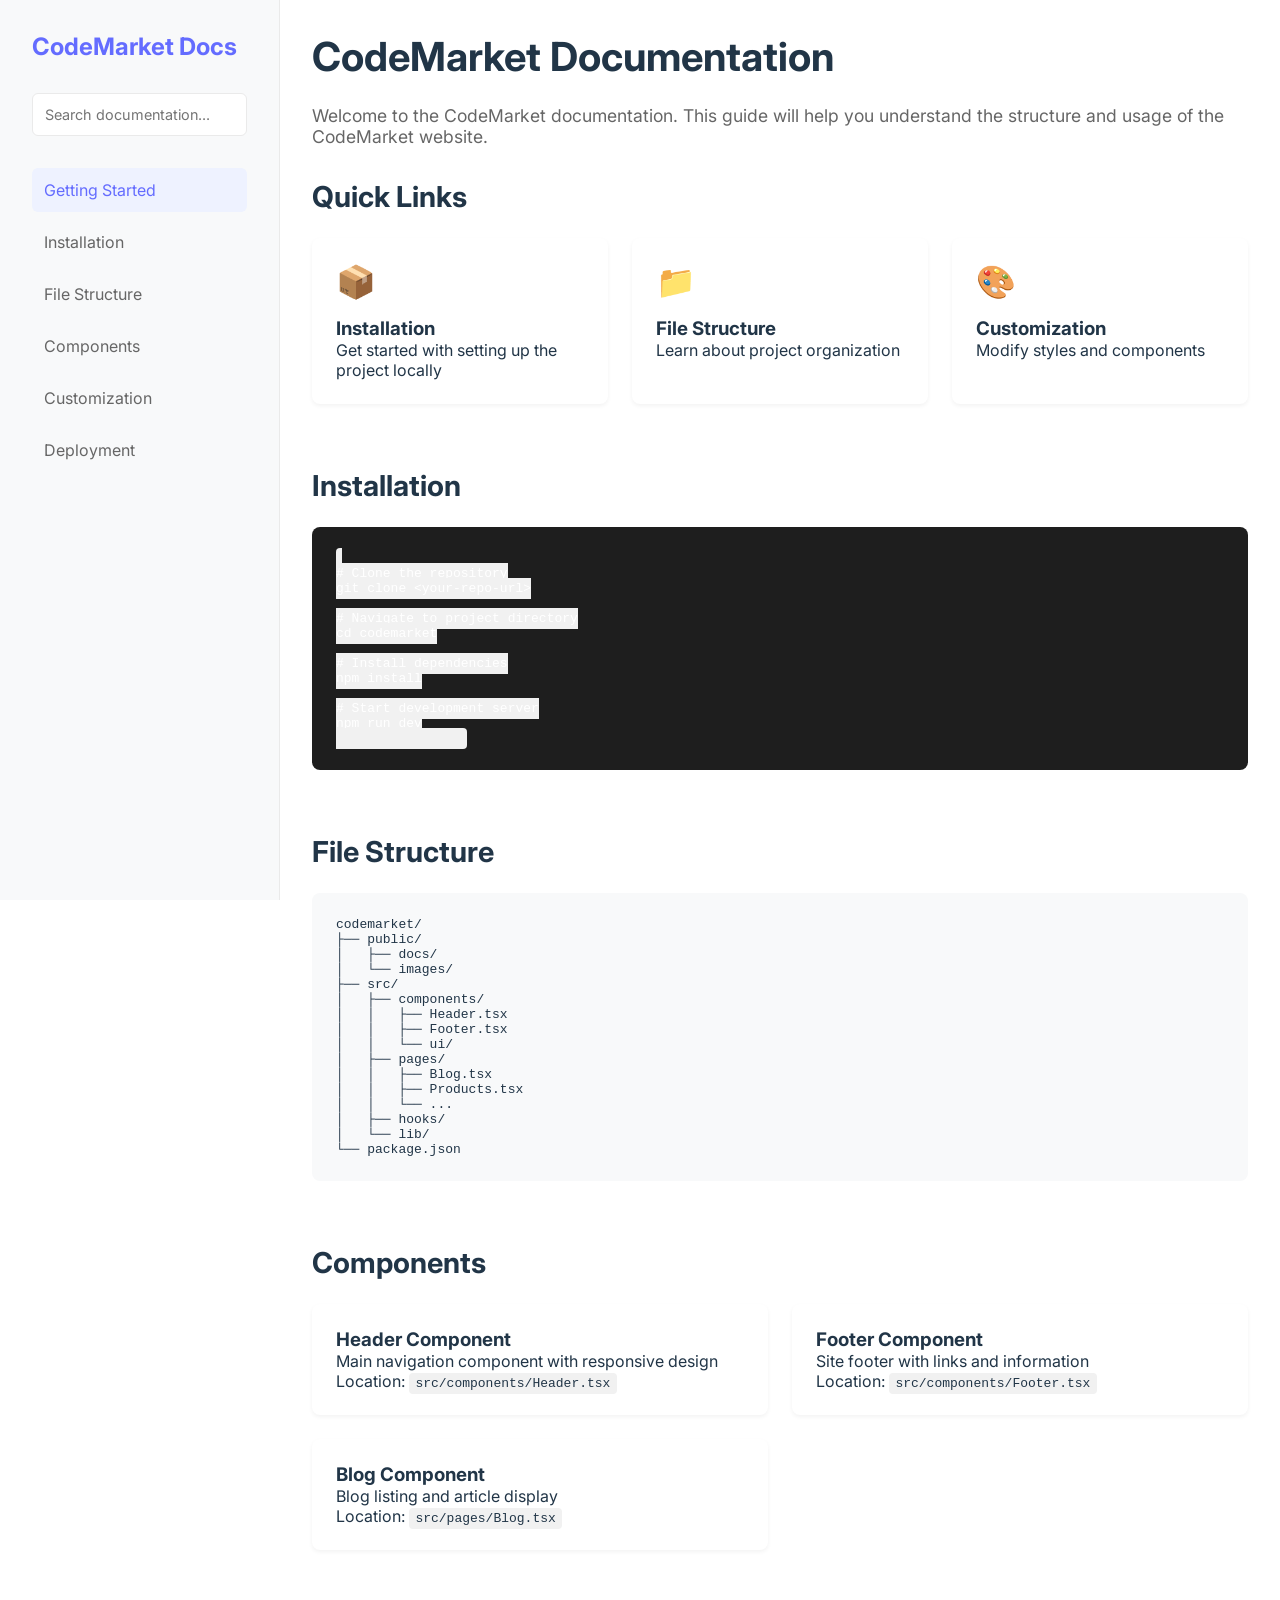
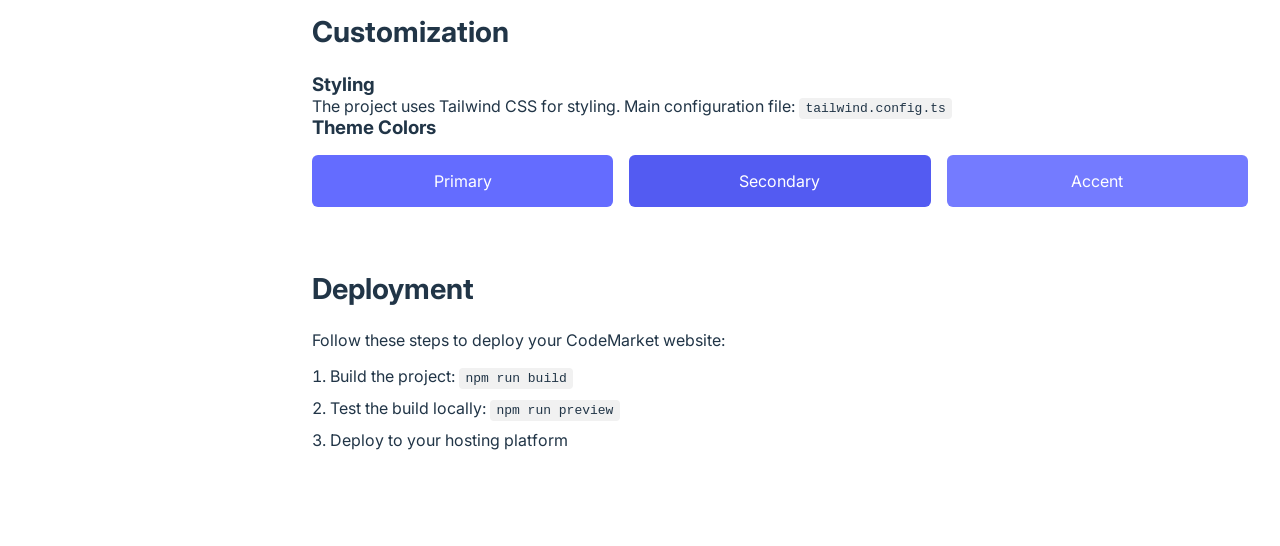
==== public/docs/index.html @ bbb061cf "Create documentation page Add documentation page with installation and editing instructions." ====
<!DOCTYPE html>
<html lang="en">
<head>
    <meta charset="UTF-8">
    <meta name="viewport" content="width=device-width, initial-scale=1.0">
    <title>CodeMarket Documentation</title>
    <link rel="stylesheet" href="style.css">
    <link rel="stylesheet" href="https://fonts.googleapis.com/css2?family=Inter:wght@300;400;500;600;700&display=swap">
</head>
<body>
    <nav class="sidebar">
        <div class="logo">CodeMarket Docs</div>
        <div class="search-box">
            <input type="text" id="searchInput" placeholder="Search documentation...">
        </div>
        <ul class="nav-links">
            <li><a href="#getting-started" class="active">Getting Started</a></li>
            <li><a href="#installation">Installation</a></li>
            <li><a href="#file-structure">File Structure</a></li>
            <li><a href="#components">Components</a></li>
            <li><a href="#customization">Customization</a></li>
            <li><a href="#deployment">Deployment</a></li>
        </ul>
    </nav>

    <main class="content">
        <section id="getting-started">
            <h1>CodeMarket Documentation</h1>
            <p class="intro">Welcome to the CodeMarket documentation. This guide will help you understand the structure and usage of the CodeMarket website.</p>
            
            <div class="quick-links">
                <h2>Quick Links</h2>
                <div class="cards">
                    <div class="card">
                        <div class="card-icon">📦</div>
                        <h3>Installation</h3>
                        <p>Get started with setting up the project locally</p>
                    </div>
                    <div class="card">
                        <div class="card-icon">📁</div>
                        <h3>File Structure</h3>
                        <p>Learn about project organization</p>
                    </div>
                    <div class="card">
                        <div class="card-icon">🎨</div>
                        <h3>Customization</h3>
                        <p>Modify styles and components</p>
                    </div>
                </div>
            </div>
        </section>

        <section id="installation">
            <h2>Installation</h2>
            <div class="code-block">
                <pre><code>
# Clone the repository
git clone &lt;your-repo-url&gt;

# Navigate to project directory
cd codemarket

# Install dependencies
npm install

# Start development server
npm run dev
                </code></pre>
            </div>
        </section>

        <section id="file-structure">
            <h2>File Structure</h2>
            <div class="file-tree">
                <pre>
codemarket/
├── public/
│   ├── docs/
│   └── images/
├── src/
│   ├── components/
│   │   ├── Header.tsx
│   │   ├── Footer.tsx
│   │   └── ui/
│   ├── pages/
│   │   ├── Blog.tsx
│   │   ├── Products.tsx
│   │   └── ...
│   ├── hooks/
│   └── lib/
└── package.json</pre>
            </div>
        </section>

        <section id="components">
            <h2>Components</h2>
            <div class="component-grid">
                <div class="component-card">
                    <h3>Header Component</h3>
                    <p>Main navigation component with responsive design</p>
                    <p>Location: <code>src/components/Header.tsx</code></p>
                </div>
                <div class="component-card">
                    <h3>Footer Component</h3>
                    <p>Site footer with links and information</p>
                    <p>Location: <code>src/components/Footer.tsx</code></p>
                </div>
                <div class="component-card">
                    <h3>Blog Component</h3>
                    <p>Blog listing and article display</p>
                    <p>Location: <code>src/pages/Blog.tsx</code></p>
                </div>
            </div>
        </section>

        <section id="customization">
            <h2>Customization</h2>
            <div class="customization-guide">
                <h3>Styling</h3>
                <p>The project uses Tailwind CSS for styling. Main configuration file: <code>tailwind.config.ts</code></p>
                
                <h3>Theme Colors</h3>
                <div class="color-palette">
                    <div class="color-item" style="background: var(--primary)">Primary</div>
                    <div class="color-item" style="background: var(--secondary)">Secondary</div>
                    <div class="color-item" style="background: var(--accent)">Accent</div>
                </div>
            </div>
        </section>

        <section id="deployment">
            <h2>Deployment</h2>
            <p>Follow these steps to deploy your CodeMarket website:</p>
            <ol class="steps">
                <li>Build the project: <code>npm run build</code></li>
                <li>Test the build locally: <code>npm run preview</code></li>
                <li>Deploy to your hosting platform</li>
            </ol>
        </section>
    </main>

    <script src="script.js"></script>
</body>
</html>
---- public/docs/style.css ----
:root {
    --primary: #646cff;
    --secondary: #535bf2;
    --accent: #747bff;
    --bg-light: #ffffff;
    --bg-dark: #242424;
    --text-primary: #213547;
    --text-secondary: #666666;
    --sidebar-width: 280px;
}

* {
    margin: 0;
    padding: 0;
    box-sizing: border-box;
    font-family: 'Inter', sans-serif;
}

body {
    display: flex;
    min-height: 100vh;
    background: var(--bg-light);
    color: var(--text-primary);
}

.sidebar {
    width: var(--sidebar-width);
    background: #f8f9fa;
    padding: 2rem;
    position: fixed;
    height: 100vh;
    border-right: 1px solid #eaeaea;
}

.logo {
    font-size: 1.5rem;
    font-weight: 700;
    margin-bottom: 2rem;
    color: var(--primary);
}

.search-box {
    margin-bottom: 2rem;
}

.search-box input {
    width: 100%;
    padding: 0.75rem;
    border: 1px solid #eaeaea;
    border-radius: 6px;
    font-size: 0.9rem;
}

.nav-links {
    list-style: none;
}

.nav-links a {
    display: block;
    padding: 0.75rem;
    color: var(--text-secondary);
    text-decoration: none;
    border-radius: 6px;
    margin-bottom: 0.5rem;
    transition: all 0.3s ease;
}

.nav-links a:hover,
.nav-links a.active {
    background: #eef2ff;
    color: var(--primary);
}

.content {
    margin-left: var(--sidebar-width);
    padding: 2rem;
    width: calc(100% - var(--sidebar-width));
}

section {
    margin-bottom: 4rem;
}

h1 {
    font-size: 2.5rem;
    margin-bottom: 1.5rem;
    color: var(--text-primary);
}

h2 {
    font-size: 1.8rem;
    margin-bottom: 1.5rem;
    color: var(--text-primary);
}

.intro {
    font-size: 1.1rem;
    color: var(--text-secondary);
    margin-bottom: 2rem;
}

.cards {
    display: grid;
    grid-template-columns: repeat(auto-fit, minmax(250px, 1fr));
    gap: 1.5rem;
    margin-top: 1.5rem;
}

.card {
    background: white;
    padding: 1.5rem;
    border-radius: 8px;
    box-shadow: 0 2px 4px rgba(0,0,0,0.05);
    transition: transform 0.3s ease;
}

.card:hover {
    transform: translateY(-5px);
}

.card-icon {
    font-size: 2rem;
    margin-bottom: 1rem;
}

.code-block {
    background: #1e1e1e;
    padding: 1.5rem;
    border-radius: 8px;
    overflow-x: auto;
}

.code-block pre {
    color: #fff;
    font-family: monospace;
}

.file-tree {
    background: #f8f9fa;
    padding: 1.5rem;
    border-radius: 8px;
    overflow-x: auto;
}

.file-tree pre {
    font-family: monospace;
}

.component-grid {
    display: grid;
    grid-template-columns: repeat(auto-fit, minmax(300px, 1fr));
    gap: 1.5rem;
}

.component-card {
    background: white;
    padding: 1.5rem;
    border-radius: 8px;
    box-shadow: 0 2px 4px rgba(0,0,0,0.05);
}

.color-palette {
    display: flex;
    gap: 1rem;
    margin-top: 1rem;
}

.color-item {
    padding: 1rem;
    border-radius: 6px;
    color: white;
    flex: 1;
    text-align: center;
}

.steps {
    list-style-position: inside;
    margin-top: 1rem;
}

.steps li {
    margin-bottom: 0.75rem;
}

code {
    background: #f1f1f1;
    padding: 0.2rem 0.4rem;
    border-radius: 4px;
    font-family: monospace;
}

@media (max-width: 768px) {
    .sidebar {
        transform: translateX(-100%);
        z-index: 1000;
        transition: transform 0.3s ease;
    }

    .sidebar.active {
        transform: translateX(0);
    }

    .content {
        margin-left: 0;
        width: 100%;
    }

    .menu-toggle {
        display: block;
        position: fixed;
        top: 1rem;
        left: 1rem;
        z-index: 1001;
    }
}
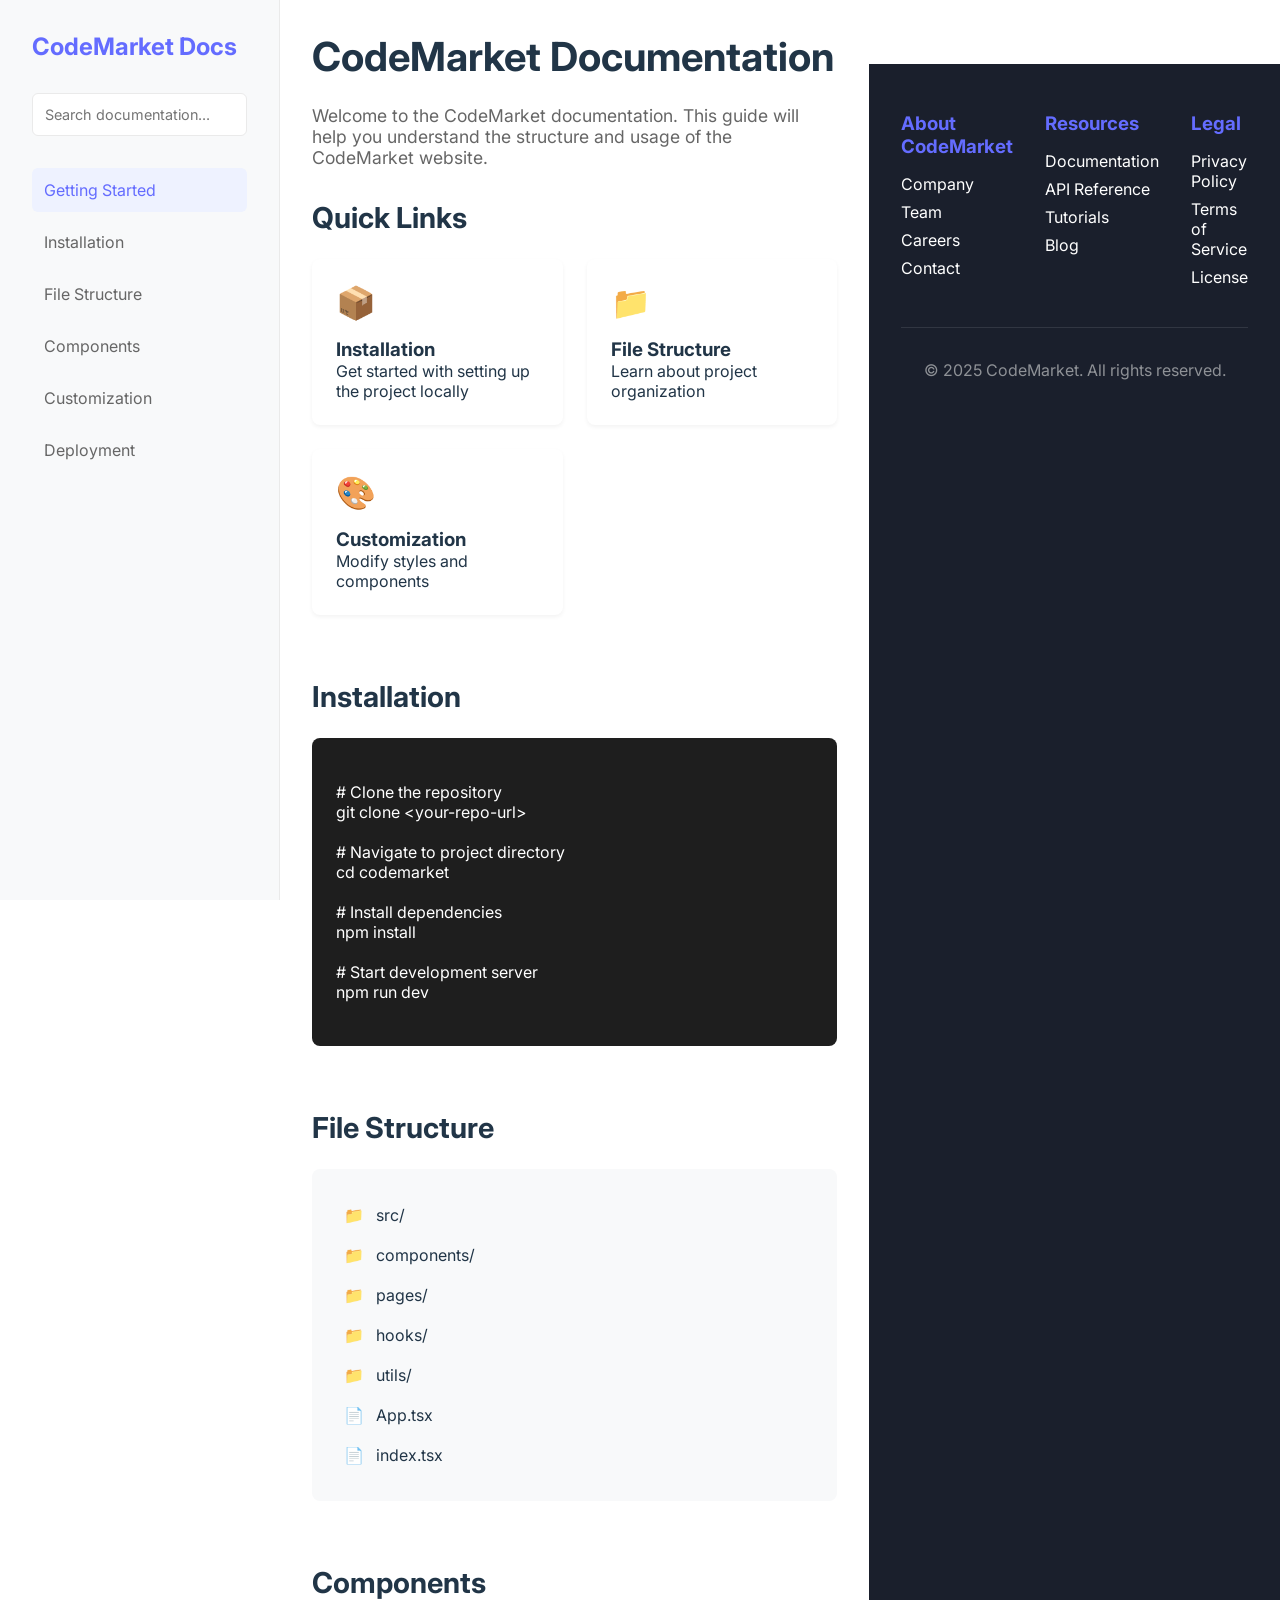
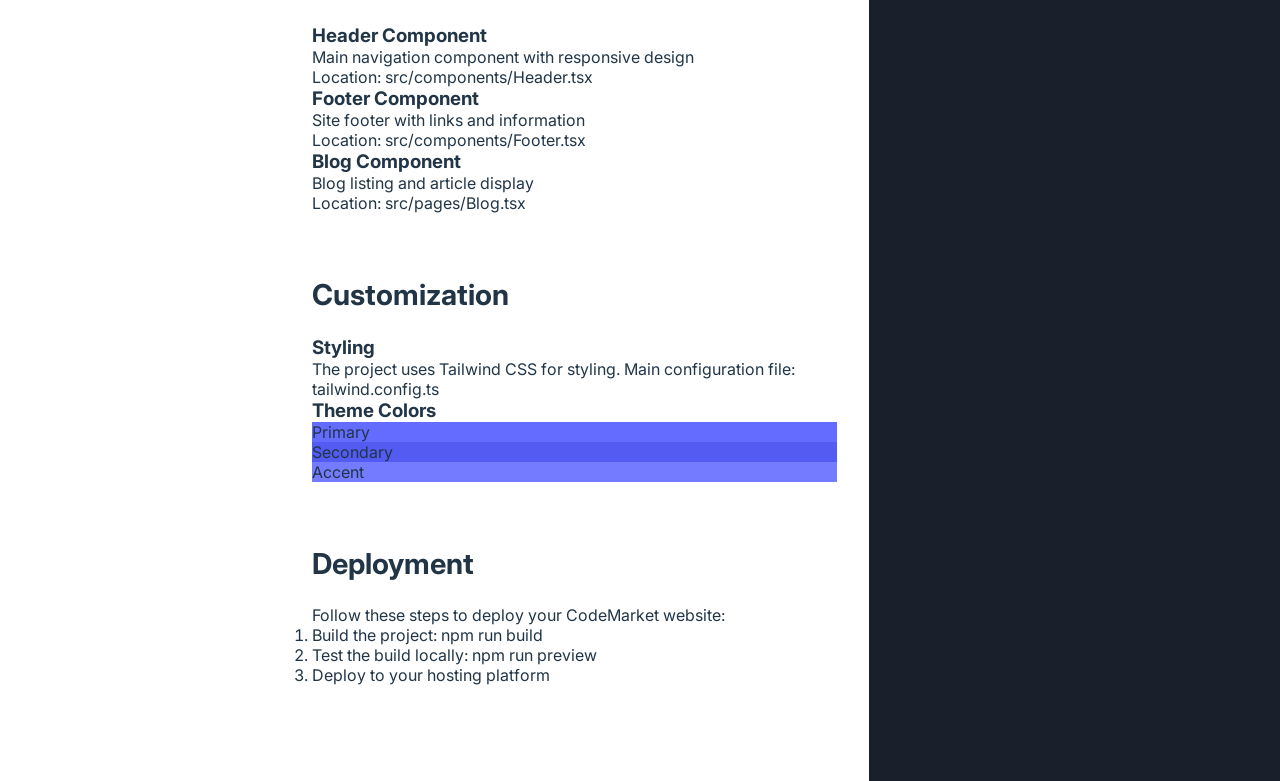
==== commit 418d2f64: "Refactor: Improve documentation and components - Added footer with company information and copyright" ====
--- a/public/docs/index.html
+++ b/public/docs/index.html
@@ -1,4 +1,3 @@
-
 <!DOCTYPE html>
 <html lang="en">
 <head>
@@ -73,23 +72,55 @@
         <section id="file-structure">
             <h2>File Structure</h2>
             <div class="file-tree">
-                <pre>
-codemarket/
-├── public/
-│   ├── docs/
-│   └── images/
-├── src/
-│   ├── components/
-│   │   ├── Header.tsx
-│   │   ├── Footer.tsx
-│   │   └── ui/
-│   ├── pages/
-│   │   ├── Blog.tsx
-│   │   ├── Products.tsx
-│   │   └── ...
-│   ├── hooks/
-│   └── lib/
-└── package.json</pre>
+                <div class="file-item" data-delay="0">
+                    <span class="icon">📁</span>
+                    <span>src/</span>
+                    <div class="file-description">
+                        Main source directory containing all application code
+                    </div>
+                </div>
+                <div class="file-item" data-delay="100">
+                    <span class="icon">📁</span>
+                    <span>components/</span>
+                    <div class="file-description">
+                        Reusable React components (Button, Card, Header, etc.)
+                    </div>
+                </div>
+                <div class="file-item" data-delay="200">
+                    <span class="icon">📁</span>
+                    <span>pages/</span>
+                    <div class="file-description">
+                        Page components for different routes (Home, About, Blog, etc.)
+                    </div>
+                </div>
+                <div class="file-item" data-delay="300">
+                    <span class="icon">📁</span>
+                    <span>hooks/</span>
+                    <div class="file-description">
+                        Custom React hooks for shared logic
+                    </div>
+                </div>
+                <div class="file-item" data-delay="400">
+                    <span class="icon">📁</span>
+                    <span>utils/</span>
+                    <div class="file-description">
+                        Utility functions and helper methods
+                    </div>
+                </div>
+                <div class="file-item" data-delay="500">
+                    <span class="icon">📄</span>
+                    <span>App.tsx</span>
+                    <div class="file-description">
+                        Main application component with routing setup
+                    </div>
+                </div>
+                <div class="file-item" data-delay="600">
+                    <span class="icon">📄</span>
+                    <span>index.tsx</span>
+                    <div class="file-description">
+                        Application entry point
+                    </div>
+                </div>
             </div>
         </section>
 
@@ -140,6 +171,40 @@
         </section>
     </main>
 
+    <footer class="docs-footer">
+        <div class="footer-content">
+            <div class="footer-section">
+                <h3>About CodeMarket</h3>
+                <ul class="footer-links">
+                    <li><a href="#">Company</a></li>
+                    <li><a href="#">Team</a></li>
+                    <li><a href="#">Careers</a></li>
+                    <li><a href="#">Contact</a></li>
+                </ul>
+            </div>
+            <div class="footer-section">
+                <h3>Resources</h3>
+                <ul class="footer-links">
+                    <li><a href="#">Documentation</a></li>
+                    <li><a href="#">API Reference</a></li>
+                    <li><a href="#">Tutorials</a></li>
+                    <li><a href="#">Blog</a></li>
+                </ul>
+            </div>
+            <div class="footer-section">
+                <h3>Legal</h3>
+                <ul class="footer-links">
+                    <li><a href="#">Privacy Policy</a></li>
+                    <li><a href="#">Terms of Service</a></li>
+                    <li><a href="#">License</a></li>
+                </ul>
+            </div>
+        </div>
+        <div class="footer-bottom">
+            <p>&copy; 2025 CodeMarket. All rights reserved.</p>
+        </div>
+    </footer>
+
     <script src="script.js"></script>
 </body>
 </html>
--- a/public/docs/style.css
+++ b/public/docs/style.css
@@ -1,4 +1,3 @@
-
 :root {
     --primary: #646cff;
     --secondary: #535bf2;
@@ -141,53 +140,105 @@
     padding: 1.5rem;
     border-radius: 8px;
     overflow-x: auto;
-}
-
-.file-tree pre {
-    font-family: monospace;
-}
-
-.component-grid {
+    margin-bottom: 2rem;
+}
+
+.file-item {
+    opacity: 0;
+    transform: translateX(-20px);
+    animation: slideIn 0.5s ease-out forwards;
+    display: flex;
+    align-items: center;
+    padding: 0.5rem;
+    margin: 0.25rem 0;
+    border-radius: 4px;
+    transition: background-color 0.3s ease;
+}
+
+.file-item:hover {
+    background: #eef2ff;
+    cursor: pointer;
+}
+
+.file-item .icon {
+    margin-right: 0.75rem;
+    color: var(--primary);
+}
+
+.file-description {
+    display: none;
+    background: white;
+    padding: 1rem;
+    margin: 0.5rem 0;
+    border-radius: 4px;
+    box-shadow: 0 2px 4px rgba(0,0,0,0.05);
+}
+
+.file-item:hover .file-description {
+    display: block;
+    animation: fadeIn 0.3s ease-out;
+}
+
+@keyframes slideIn {
+    0% {
+        opacity: 0;
+        transform: translateX(-20px);
+    }
+    100% {
+        opacity: 1;
+        transform: translateX(0);
+    }
+}
+
+@keyframes fadeIn {
+    from { opacity: 0; }
+    to { opacity: 1; }
+}
+
+.docs-footer {
+    background: #1A1F2C;
+    color: white;
+    padding: 3rem 2rem;
+    margin-top: 4rem;
+}
+
+.footer-content {
+    max-width: 1200px;
+    margin: 0 auto;
     display: grid;
-    grid-template-columns: repeat(auto-fit, minmax(300px, 1fr));
-    gap: 1.5rem;
-}
-
-.component-card {
-    background: white;
-    padding: 1.5rem;
-    border-radius: 8px;
-    box-shadow: 0 2px 4px rgba(0,0,0,0.05);
-}
-
-.color-palette {
-    display: flex;
-    gap: 1rem;
-    margin-top: 1rem;
-}
-
-.color-item {
-    padding: 1rem;
-    border-radius: 6px;
-    color: white;
-    flex: 1;
+    grid-template-columns: repeat(3, 1fr);
+    gap: 2rem;
+}
+
+.footer-section h3 {
+    color: var(--primary);
+    margin-bottom: 1rem;
+}
+
+.footer-links {
+    list-style: none;
+}
+
+.footer-links li {
+    margin-bottom: 0.5rem;
+}
+
+.footer-links a {
+    color: #fff;
+    text-decoration: none;
+    transition: color 0.3s ease;
+}
+
+.footer-links a:hover {
+    color: var(--primary);
+}
+
+.footer-bottom {
     text-align: center;
-}
-
-.steps {
-    list-style-position: inside;
-    margin-top: 1rem;
-}
-
-.steps li {
-    margin-bottom: 0.75rem;
-}
-
-code {
-    background: #f1f1f1;
-    padding: 0.2rem 0.4rem;
-    border-radius: 4px;
-    font-family: monospace;
+    padding-top: 2rem;
+    margin-top: 2rem;
+    border-top: 1px solid rgba(255,255,255,0.1);
+    color: #8E9196;
 }
 
 @media (max-width: 768px) {
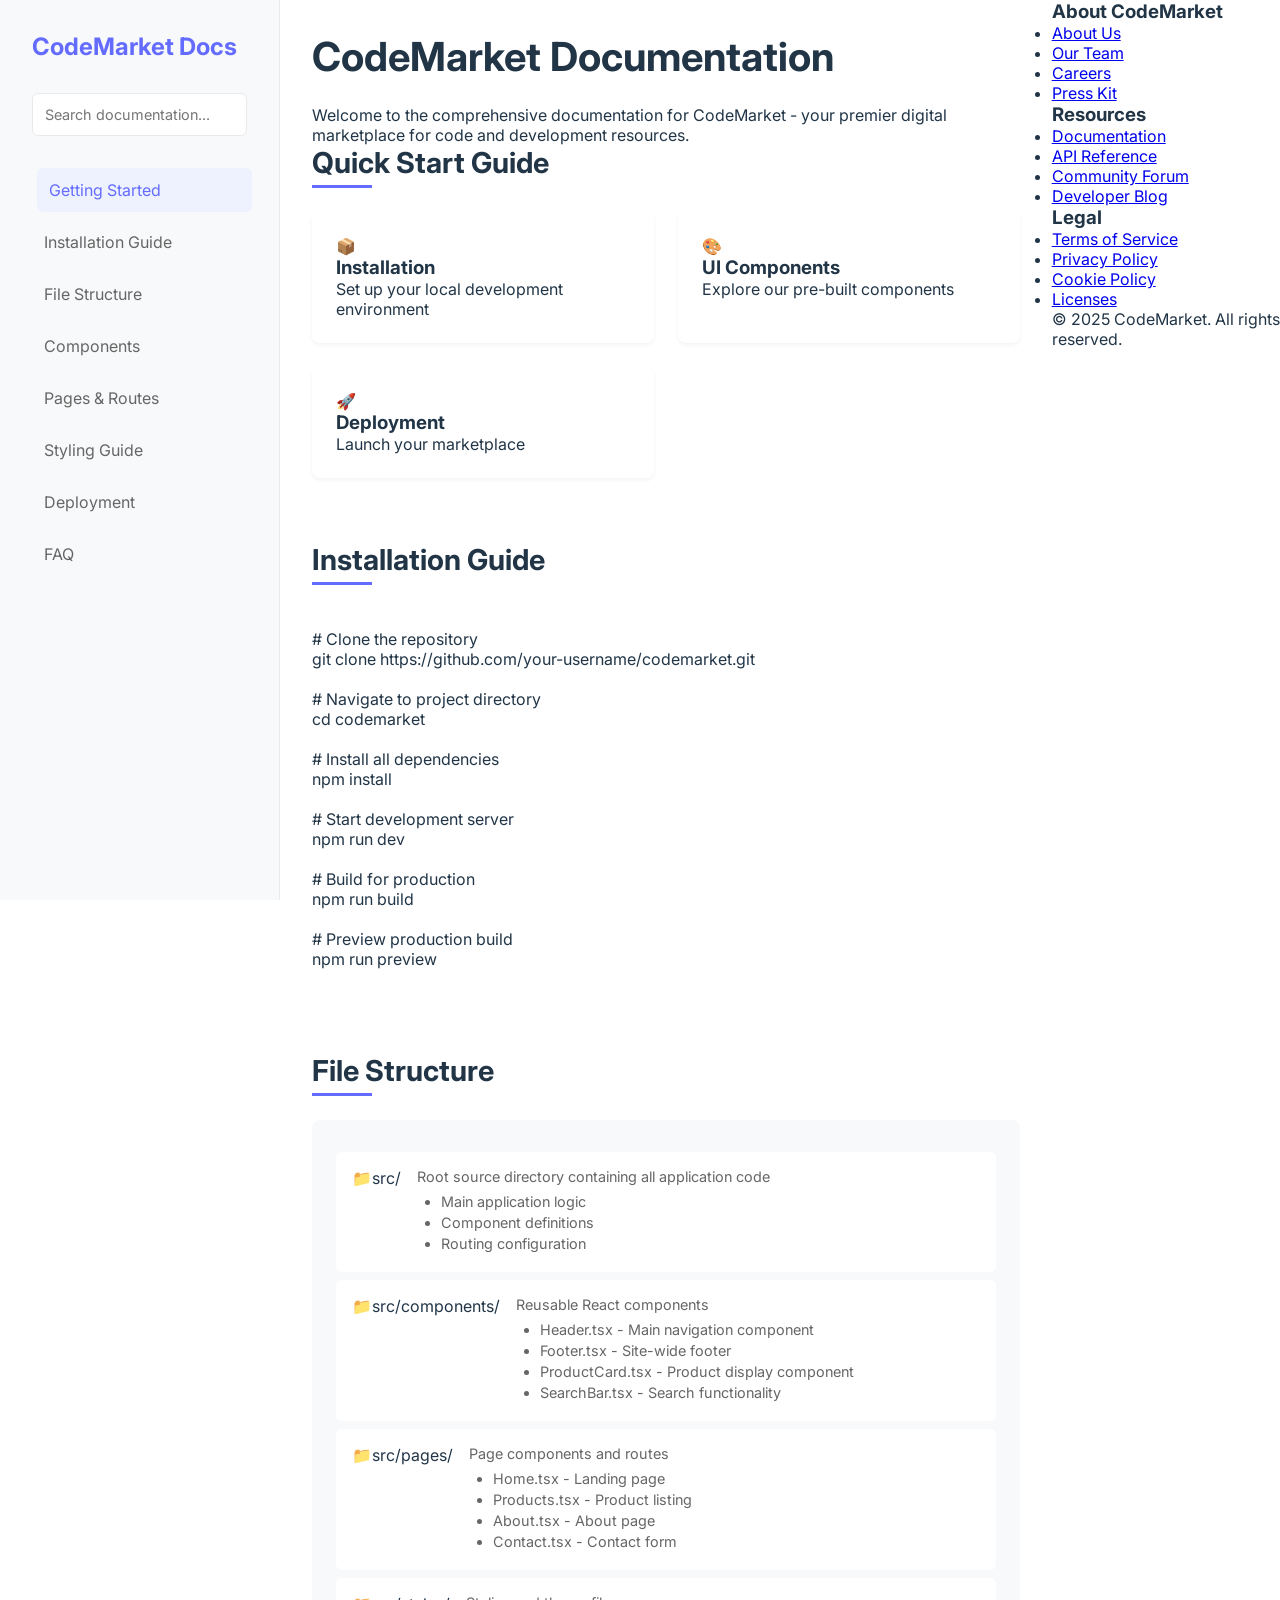
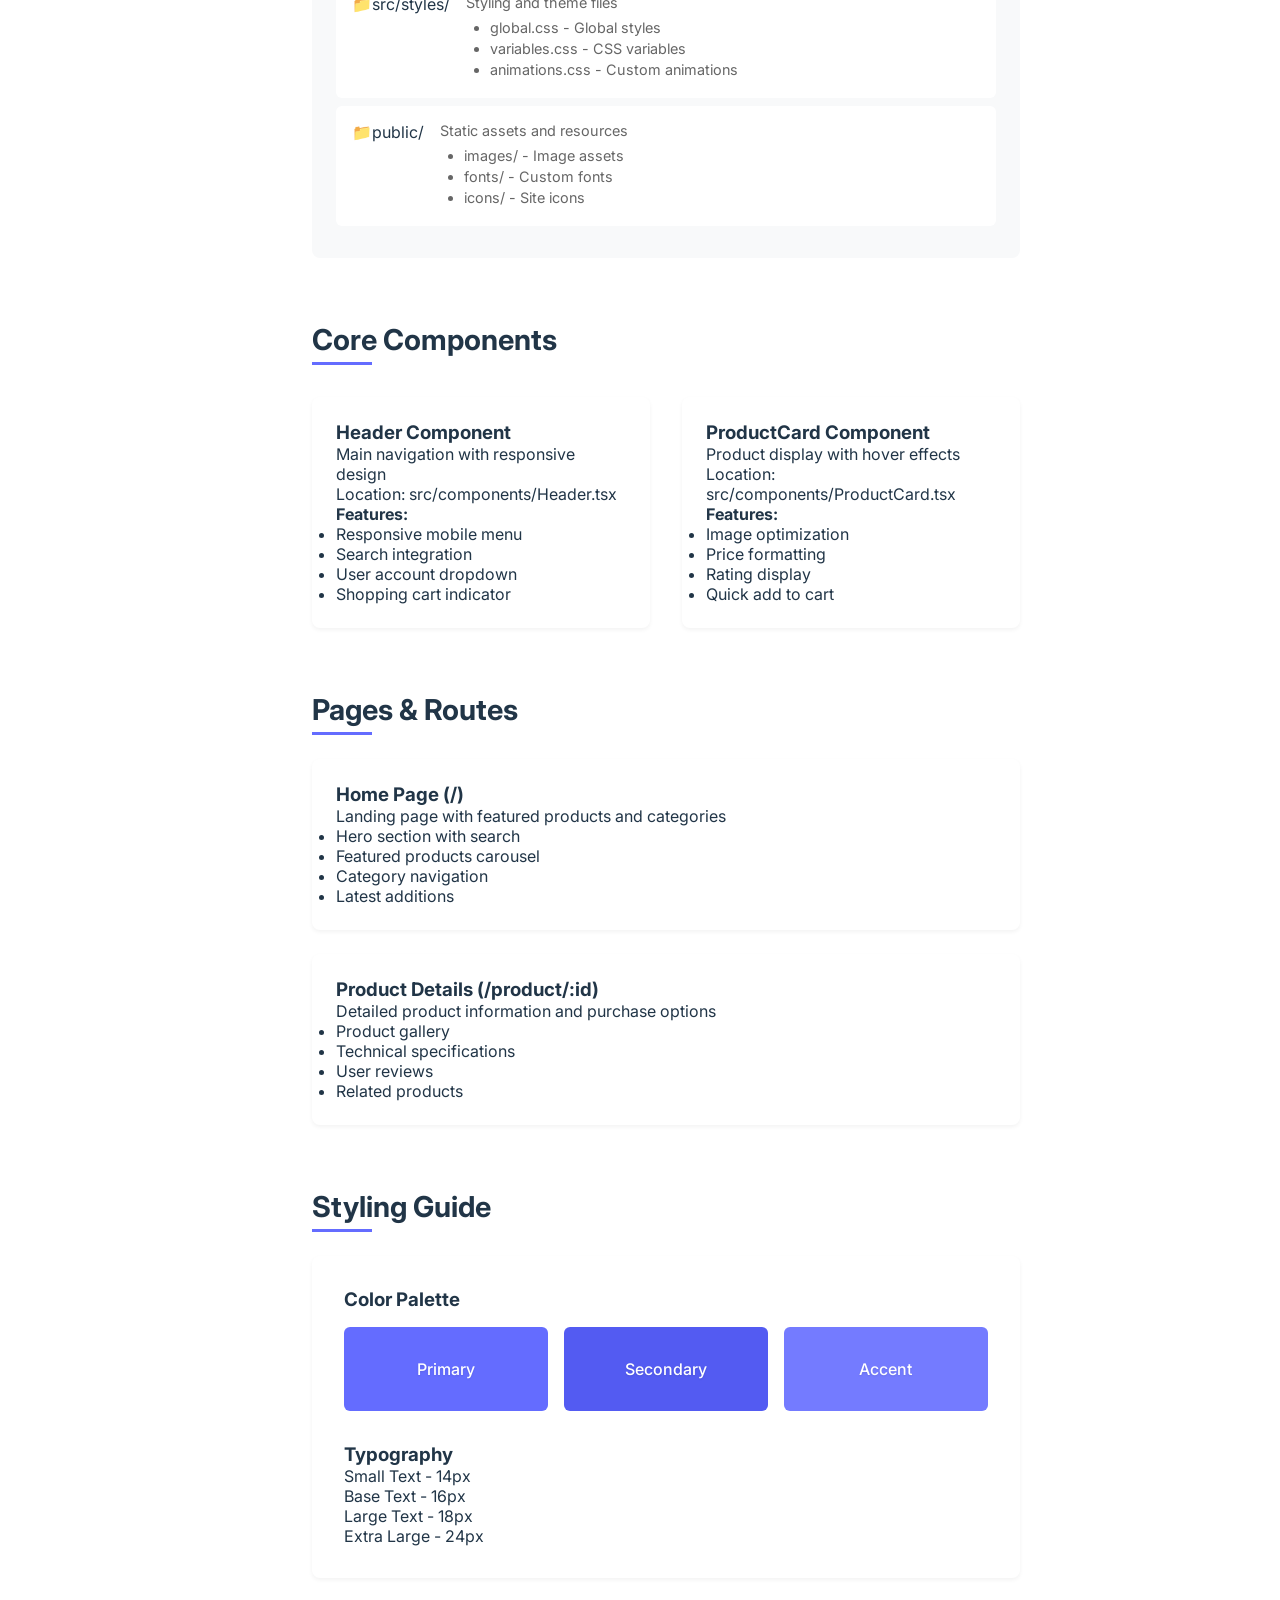
==== commit e5d4c8d2: "Fix: Documentation and website details Update documentation and add more details about the website." ====
--- a/public/docs/index.html
+++ b/public/docs/index.html
@@ -1,3 +1,4 @@
+
 <!DOCTYPE html>
 <html lang="en">
 <head>
@@ -15,56 +16,64 @@
         </div>
         <ul class="nav-links">
             <li><a href="#getting-started" class="active">Getting Started</a></li>
-            <li><a href="#installation">Installation</a></li>
+            <li><a href="#installation">Installation Guide</a></li>
             <li><a href="#file-structure">File Structure</a></li>
             <li><a href="#components">Components</a></li>
-            <li><a href="#customization">Customization</a></li>
+            <li><a href="#pages">Pages & Routes</a></li>
+            <li><a href="#styles">Styling Guide</a></li>
             <li><a href="#deployment">Deployment</a></li>
+            <li><a href="#faq">FAQ</a></li>
         </ul>
     </nav>
 
     <main class="content">
         <section id="getting-started">
             <h1>CodeMarket Documentation</h1>
-            <p class="intro">Welcome to the CodeMarket documentation. This guide will help you understand the structure and usage of the CodeMarket website.</p>
+            <p class="intro">Welcome to the comprehensive documentation for CodeMarket - your premier digital marketplace for code and development resources.</p>
             
             <div class="quick-links">
-                <h2>Quick Links</h2>
+                <h2>Quick Start Guide</h2>
                 <div class="cards">
                     <div class="card">
                         <div class="card-icon">📦</div>
                         <h3>Installation</h3>
-                        <p>Get started with setting up the project locally</p>
-                    </div>
-                    <div class="card">
-                        <div class="card-icon">📁</div>
-                        <h3>File Structure</h3>
-                        <p>Learn about project organization</p>
+                        <p>Set up your local development environment</p>
                     </div>
                     <div class="card">
                         <div class="card-icon">🎨</div>
-                        <h3>Customization</h3>
-                        <p>Modify styles and components</p>
+                        <h3>UI Components</h3>
+                        <p>Explore our pre-built components</p>
+                    </div>
+                    <div class="card">
+                        <div class="card-icon">🚀</div>
+                        <h3>Deployment</h3>
+                        <p>Launch your marketplace</p>
                     </div>
                 </div>
             </div>
         </section>
 
         <section id="installation">
-            <h2>Installation</h2>
+            <h2>Installation Guide</h2>
             <div class="code-block">
                 <pre><code>
 # Clone the repository
-git clone &lt;your-repo-url&gt;
+git clone https://github.com/your-username/codemarket.git
 
 # Navigate to project directory
 cd codemarket
 
-# Install dependencies
+# Install all dependencies
 npm install
 
 # Start development server
 npm run dev
+
+# Build for production
+npm run build
+
+# Preview production build
+npm run preview
                 </code></pre>
             </div>
         </section>
@@ -72,102 +81,157 @@
         <section id="file-structure">
             <h2>File Structure</h2>
             <div class="file-tree">
-                <div class="file-item" data-delay="0">
+                <div class="file-item" data-delay="100">
                     <span class="icon">📁</span>
                     <span>src/</span>
                     <div class="file-description">
-                        Main source directory containing all application code
-                    </div>
-                </div>
-                <div class="file-item" data-delay="100">
-                    <span class="icon">📁</span>
-                    <span>components/</span>
-                    <div class="file-description">
-                        Reusable React components (Button, Card, Header, etc.)
-                    </div>
-                </div>
+                        Root source directory containing all application code
+                        <ul>
+                            <li>Main application logic</li>
+                            <li>Component definitions</li>
+                            <li>Routing configuration</li>
+                        </ul>
+                    </div>
+                </div>
+                
                 <div class="file-item" data-delay="200">
                     <span class="icon">📁</span>
-                    <span>pages/</span>
-                    <div class="file-description">
-                        Page components for different routes (Home, About, Blog, etc.)
-                    </div>
-                </div>
+                    <span>src/components/</span>
+                    <div class="file-description">
+                        Reusable React components
+                        <ul>
+                            <li>Header.tsx - Main navigation component</li>
+                            <li>Footer.tsx - Site-wide footer</li>
+                            <li>ProductCard.tsx - Product display component</li>
+                            <li>SearchBar.tsx - Search functionality</li>
+                        </ul>
+                    </div>
+                </div>
+
                 <div class="file-item" data-delay="300">
                     <span class="icon">📁</span>
-                    <span>hooks/</span>
-                    <div class="file-description">
-                        Custom React hooks for shared logic
-                    </div>
-                </div>
+                    <span>src/pages/</span>
+                    <div class="file-description">
+                        Page components and routes
+                        <ul>
+                            <li>Home.tsx - Landing page</li>
+                            <li>Products.tsx - Product listing</li>
+                            <li>About.tsx - About page</li>
+                            <li>Contact.tsx - Contact form</li>
+                        </ul>
+                    </div>
+                </div>
+
                 <div class="file-item" data-delay="400">
                     <span class="icon">📁</span>
-                    <span>utils/</span>
-                    <div class="file-description">
-                        Utility functions and helper methods
-                    </div>
-                </div>
+                    <span>src/styles/</span>
+                    <div class="file-description">
+                        Styling and theme files
+                        <ul>
+                            <li>global.css - Global styles</li>
+                            <li>variables.css - CSS variables</li>
+                            <li>animations.css - Custom animations</li>
+                        </ul>
+                    </div>
+                </div>
+
                 <div class="file-item" data-delay="500">
-                    <span class="icon">📄</span>
-                    <span>App.tsx</span>
-                    <div class="file-description">
-                        Main application component with routing setup
-                    </div>
-                </div>
-                <div class="file-item" data-delay="600">
-                    <span class="icon">📄</span>
-                    <span>index.tsx</span>
-                    <div class="file-description">
-                        Application entry point
+                    <span class="icon">📁</span>
+                    <span>public/</span>
+                    <div class="file-description">
+                        Static assets and resources
+                        <ul>
+                            <li>images/ - Image assets</li>
+                            <li>fonts/ - Custom fonts</li>
+                            <li>icons/ - Site icons</li>
+                        </ul>
                     </div>
                 </div>
             </div>
         </section>
 
         <section id="components">
-            <h2>Components</h2>
+            <h2>Core Components</h2>
             <div class="component-grid">
                 <div class="component-card">
                     <h3>Header Component</h3>
-                    <p>Main navigation component with responsive design</p>
+                    <p>Main navigation with responsive design</p>
                     <p>Location: <code>src/components/Header.tsx</code></p>
-                </div>
+                    <div class="component-details">
+                        <h4>Features:</h4>
+                        <ul>
+                            <li>Responsive mobile menu</li>
+                            <li>Search integration</li>
+                            <li>User account dropdown</li>
+                            <li>Shopping cart indicator</li>
+                        </ul>
+                    </div>
+                </div>
+
                 <div class="component-card">
-                    <h3>Footer Component</h3>
-                    <p>Site footer with links and information</p>
-                    <p>Location: <code>src/components/Footer.tsx</code></p>
-                </div>
-                <div class="component-card">
-                    <h3>Blog Component</h3>
-                    <p>Blog listing and article display</p>
-                    <p>Location: <code>src/pages/Blog.tsx</code></p>
-                </div>
-            </div>
-        </section>
-
-        <section id="customization">
-            <h2>Customization</h2>
-            <div class="customization-guide">
-                <h3>Styling</h3>
-                <p>The project uses Tailwind CSS for styling. Main configuration file: <code>tailwind.config.ts</code></p>
-                
-                <h3>Theme Colors</h3>
+                    <h3>ProductCard Component</h3>
+                    <p>Product display with hover effects</p>
+                    <p>Location: <code>src/components/ProductCard.tsx</code></p>
+                    <div class="component-details">
+                        <h4>Features:</h4>
+                        <ul>
+                            <li>Image optimization</li>
+                            <li>Price formatting</li>
+                            <li>Rating display</li>
+                            <li>Quick add to cart</li>
+                        </ul>
+                    </div>
+                </div>
+            </div>
+        </section>
+
+        <section id="pages">
+            <h2>Pages & Routes</h2>
+            <div class="routes-section">
+                <div class="route-item">
+                    <h3>Home Page (<code>/</code>)</h3>
+                    <p>Landing page with featured products and categories</p>
+                    <ul>
+                        <li>Hero section with search</li>
+                        <li>Featured products carousel</li>
+                        <li>Category navigation</li>
+                        <li>Latest additions</li>
+                    </ul>
+                </div>
+
+                <div class="route-item">
+                    <h3>Product Details (<code>/product/:id</code>)</h3>
+                    <p>Detailed product information and purchase options</p>
+                    <ul>
+                        <li>Product gallery</li>
+                        <li>Technical specifications</li>
+                        <li>User reviews</li>
+                        <li>Related products</li>
+                    </ul>
+                </div>
+            </div>
+        </section>
+
+        <section id="styles">
+            <h2>Styling Guide</h2>
+            <div class="style-guide">
                 <div class="color-palette">
-                    <div class="color-item" style="background: var(--primary)">Primary</div>
-                    <div class="color-item" style="background: var(--secondary)">Secondary</div>
-                    <div class="color-item" style="background: var(--accent)">Accent</div>
-                </div>
-            </div>
-        </section>
-
-        <section id="deployment">
-            <h2>Deployment</h2>
-            <p>Follow these steps to deploy your CodeMarket website:</p>
-            <ol class="steps">
-                <li>Build the project: <code>npm run build</code></li>
-                <li>Test the build locally: <code>npm run preview</code></li>
-                <li>Deploy to your hosting platform</li>
-            </ol>
+                    <h3>Color Palette</h3>
+                    <div class="colors">
+                        <div class="color-item" style="background: var(--primary)">Primary</div>
+                        <div class="color-item" style="background: var(--secondary)">Secondary</div>
+                        <div class="color-item" style="background: var(--accent)">Accent</div>
+                    </div>
+                </div>
+
+                <div class="typography">
+                    <h3>Typography</h3>
+                    <p class="font-example size-sm">Small Text - 14px</p>
+                    <p class="font-example size-base">Base Text - 16px</p>
+                    <p class="font-example size-lg">Large Text - 18px</p>
+                    <p class="font-example size-xl">Extra Large - 24px</p>
+                </div>
+            </div>
         </section>
     </main>
 
@@ -176,10 +240,10 @@
             <div class="footer-section">
                 <h3>About CodeMarket</h3>
                 <ul class="footer-links">
-                    <li><a href="#">Company</a></li>
-                    <li><a href="#">Team</a></li>
+                    <li><a href="#">About Us</a></li>
+                    <li><a href="#">Our Team</a></li>
                     <li><a href="#">Careers</a></li>
-                    <li><a href="#">Contact</a></li>
+                    <li><a href="#">Press Kit</a></li>
                 </ul>
             </div>
             <div class="footer-section">
@@ -187,16 +251,17 @@
                 <ul class="footer-links">
                     <li><a href="#">Documentation</a></li>
                     <li><a href="#">API Reference</a></li>
-                    <li><a href="#">Tutorials</a></li>
-                    <li><a href="#">Blog</a></li>
+                    <li><a href="#">Community Forum</a></li>
+                    <li><a href="#">Developer Blog</a></li>
                 </ul>
             </div>
             <div class="footer-section">
                 <h3>Legal</h3>
                 <ul class="footer-links">
+                    <li><a href="#">Terms of Service</a></li>
                     <li><a href="#">Privacy Policy</a></li>
-                    <li><a href="#">Terms of Service</a></li>
-                    <li><a href="#">License</a></li>
+                    <li><a href="#">Cookie Policy</a></li>
+                    <li><a href="#">Licenses</a></li>
                 </ul>
             </div>
         </div>
--- a/public/docs/style.css
+++ b/public/docs/style.css
@@ -1,3 +1,4 @@
+
 :root {
     --primary: #646cff;
     --secondary: #535bf2;
@@ -30,6 +31,8 @@
     position: fixed;
     height: 100vh;
     border-right: 1px solid #eaeaea;
+    transform: translateX(0);
+    transition: transform 0.3s ease;
 }
 
 .logo {
@@ -37,10 +40,12 @@
     font-weight: 700;
     margin-bottom: 2rem;
     color: var(--primary);
+    animation: fadeIn 0.5s ease-out;
 }
 
 .search-box {
     margin-bottom: 2rem;
+    animation: slideIn 0.5s ease-out;
 }
 
 .search-box input {
@@ -49,6 +54,13 @@
     border: 1px solid #eaeaea;
     border-radius: 6px;
     font-size: 0.9rem;
+    transition: all 0.3s ease;
+}
+
+.search-box input:focus {
+    outline: none;
+    border-color: var(--primary);
+    box-shadow: 0 0 0 2px rgba(100, 108, 255, 0.1);
 }
 
 .nav-links {
@@ -63,12 +75,14 @@
     border-radius: 6px;
     margin-bottom: 0.5rem;
     transition: all 0.3s ease;
+    animation: slideInLeft 0.5s ease-out;
 }
 
 .nav-links a:hover,
 .nav-links a.active {
     background: #eef2ff;
     color: var(--primary);
+    transform: translateX(5px);
 }
 
 .content {
@@ -79,24 +93,34 @@
 
 section {
     margin-bottom: 4rem;
+    opacity: 0;
+    animation: fadeIn 0.5s ease-out forwards;
 }
 
 h1 {
     font-size: 2.5rem;
     margin-bottom: 1.5rem;
     color: var(--text-primary);
+    animation: slideInTop 0.5s ease-out;
 }
 
 h2 {
     font-size: 1.8rem;
     margin-bottom: 1.5rem;
     color: var(--text-primary);
-}
-
-.intro {
-    font-size: 1.1rem;
-    color: var(--text-secondary);
-    margin-bottom: 2rem;
+    position: relative;
+    padding-bottom: 0.5rem;
+}
+
+h2::after {
+    content: '';
+    position: absolute;
+    bottom: 0;
+    left: 0;
+    width: 60px;
+    height: 3px;
+    background: var(--primary);
+    animation: expandWidth 0.5s ease-out;
 }
 
 .cards {
@@ -111,35 +135,19 @@
     padding: 1.5rem;
     border-radius: 8px;
     box-shadow: 0 2px 4px rgba(0,0,0,0.05);
-    transition: transform 0.3s ease;
+    transition: all 0.3s ease;
+    animation: scaleIn 0.5s ease-out;
 }
 
 .card:hover {
     transform: translateY(-5px);
-}
-
-.card-icon {
-    font-size: 2rem;
-    margin-bottom: 1rem;
-}
-
-.code-block {
-    background: #1e1e1e;
-    padding: 1.5rem;
-    border-radius: 8px;
-    overflow-x: auto;
-}
-
-.code-block pre {
-    color: #fff;
-    font-family: monospace;
+    box-shadow: 0 4px 8px rgba(0,0,0,0.1);
 }
 
 .file-tree {
     background: #f8f9fa;
     padding: 1.5rem;
     border-radius: 8px;
-    overflow-x: auto;
     margin-bottom: 2rem;
 }
 
@@ -148,46 +156,90 @@
     transform: translateX(-20px);
     animation: slideIn 0.5s ease-out forwards;
     display: flex;
-    align-items: center;
-    padding: 0.5rem;
-    margin: 0.25rem 0;
-    border-radius: 4px;
-    transition: background-color 0.3s ease;
+    align-items: flex-start;
+    padding: 1rem;
+    margin: 0.5rem 0;
+    border-radius: 6px;
+    background: white;
+    transition: all 0.3s ease;
 }
 
 .file-item:hover {
     background: #eef2ff;
-    cursor: pointer;
-}
-
-.file-item .icon {
-    margin-right: 0.75rem;
-    color: var(--primary);
+    transform: translateX(0) scale(1.02);
 }
 
 .file-description {
-    display: none;
-    background: white;
-    padding: 1rem;
-    margin: 0.5rem 0;
-    border-radius: 4px;
+    margin-left: 1rem;
+    font-size: 0.9rem;
+    color: var(--text-secondary);
+}
+
+.file-description ul {
+    margin-top: 0.5rem;
+    margin-left: 1.5rem;
+}
+
+.file-description li {
+    margin: 0.25rem 0;
+    color: var(--text-secondary);
+}
+
+.component-grid {
+    display: grid;
+    grid-template-columns: repeat(auto-fit, minmax(300px, 1fr));
+    gap: 2rem;
+    margin-top: 2rem;
+}
+
+.component-card {
+    background: white;
+    padding: 1.5rem;
+    border-radius: 8px;
     box-shadow: 0 2px 4px rgba(0,0,0,0.05);
-}
-
-.file-item:hover .file-description {
-    display: block;
-    animation: fadeIn 0.3s ease-out;
-}
-
-@keyframes slideIn {
-    0% {
-        opacity: 0;
-        transform: translateX(-20px);
-    }
-    100% {
-        opacity: 1;
-        transform: translateX(0);
-    }
+    transition: all 0.3s ease;
+}
+
+.component-card:hover {
+    transform: translateY(-5px);
+    box-shadow: 0 4px 12px rgba(0,0,0,0.1);
+}
+
+.route-item {
+    background: white;
+    padding: 1.5rem;
+    border-radius: 8px;
+    margin-bottom: 1.5rem;
+    box-shadow: 0 2px 4px rgba(0,0,0,0.05);
+    animation: slideInRight 0.5s ease-out;
+}
+
+.style-guide {
+    background: white;
+    padding: 2rem;
+    border-radius: 8px;
+    box-shadow: 0 2px 4px rgba(0,0,0,0.05);
+}
+
+.color-palette {
+    margin-bottom: 2rem;
+}
+
+.colors {
+    display: grid;
+    grid-template-columns: repeat(auto-fit, minmax(100px, 1fr));
+    gap: 1rem;
+    margin-top: 1rem;
+}
+
+.color-item {
+    padding: 2rem;
+    border-radius: 6px;
+    color: white;
+    text-align: center;
+    font-weight: 500;
+    text-shadow: 0 1px 2px rgba(0,0,0,0.1);
+    animation: fadeIn 0.5s ease-out;
 }
 
 @keyframes fadeIn {
@@ -195,57 +247,70 @@
     to { opacity: 1; }
 }
 
-.docs-footer {
-    background: #1A1F2C;
-    color: white;
-    padding: 3rem 2rem;
-    margin-top: 4rem;
-}
-
-.footer-content {
-    max-width: 1200px;
-    margin: 0 auto;
-    display: grid;
-    grid-template-columns: repeat(3, 1fr);
-    gap: 2rem;
-}
-
-.footer-section h3 {
-    color: var(--primary);
-    margin-bottom: 1rem;
-}
-
-.footer-links {
-    list-style: none;
-}
-
-.footer-links li {
-    margin-bottom: 0.5rem;
-}
-
-.footer-links a {
-    color: #fff;
-    text-decoration: none;
-    transition: color 0.3s ease;
-}
-
-.footer-links a:hover {
-    color: var(--primary);
-}
-
-.footer-bottom {
-    text-align: center;
-    padding-top: 2rem;
-    margin-top: 2rem;
-    border-top: 1px solid rgba(255,255,255,0.1);
-    color: #8E9196;
+@keyframes slideIn {
+    from {
+        opacity: 0;
+        transform: translateX(-20px);
+    }
+    to {
+        opacity: 1;
+        transform: translateX(0);
+    }
+}
+
+@keyframes slideInLeft {
+    from {
+        opacity: 0;
+        transform: translateX(-30px);
+    }
+    to {
+        opacity: 1;
+        transform: translateX(0);
+    }
+}
+
+@keyframes slideInRight {
+    from {
+        opacity: 0;
+        transform: translateX(30px);
+    }
+    to {
+        opacity: 1;
+        transform: translateX(0);
+    }
+}
+
+@keyframes slideInTop {
+    from {
+        opacity: 0;
+        transform: translateY(-30px);
+    }
+    to {
+        opacity: 1;
+        transform: translateY(0);
+    }
+}
+
+@keyframes scaleIn {
+    from {
+        opacity: 0;
+        transform: scale(0.9);
+    }
+    to {
+        opacity: 1;
+        transform: scale(1);
+    }
+}
+
+@keyframes expandWidth {
+    from { width: 0; }
+    to { width: 60px; }
 }
 
 @media (max-width: 768px) {
     .sidebar {
         transform: translateX(-100%);
         z-index: 1000;
-        transition: transform 0.3s ease;
     }
 
     .sidebar.active {
@@ -255,6 +320,7 @@
     .content {
         margin-left: 0;
         width: 100%;
+        padding: 1rem;
     }
 
     .menu-toggle {
@@ -263,5 +329,19 @@
         top: 1rem;
         left: 1rem;
         z-index: 1001;
-    }
-}
+        padding: 0.5rem;
+        background: var(--primary);
+        color: white;
+        border: none;
+        border-radius: 4px;
+        cursor: pointer;
+    }
+
+    .cards {
+        grid-template-columns: 1fr;
+    }
+
+    .component-grid {
+        grid-template-columns: 1fr;
+    }
+}
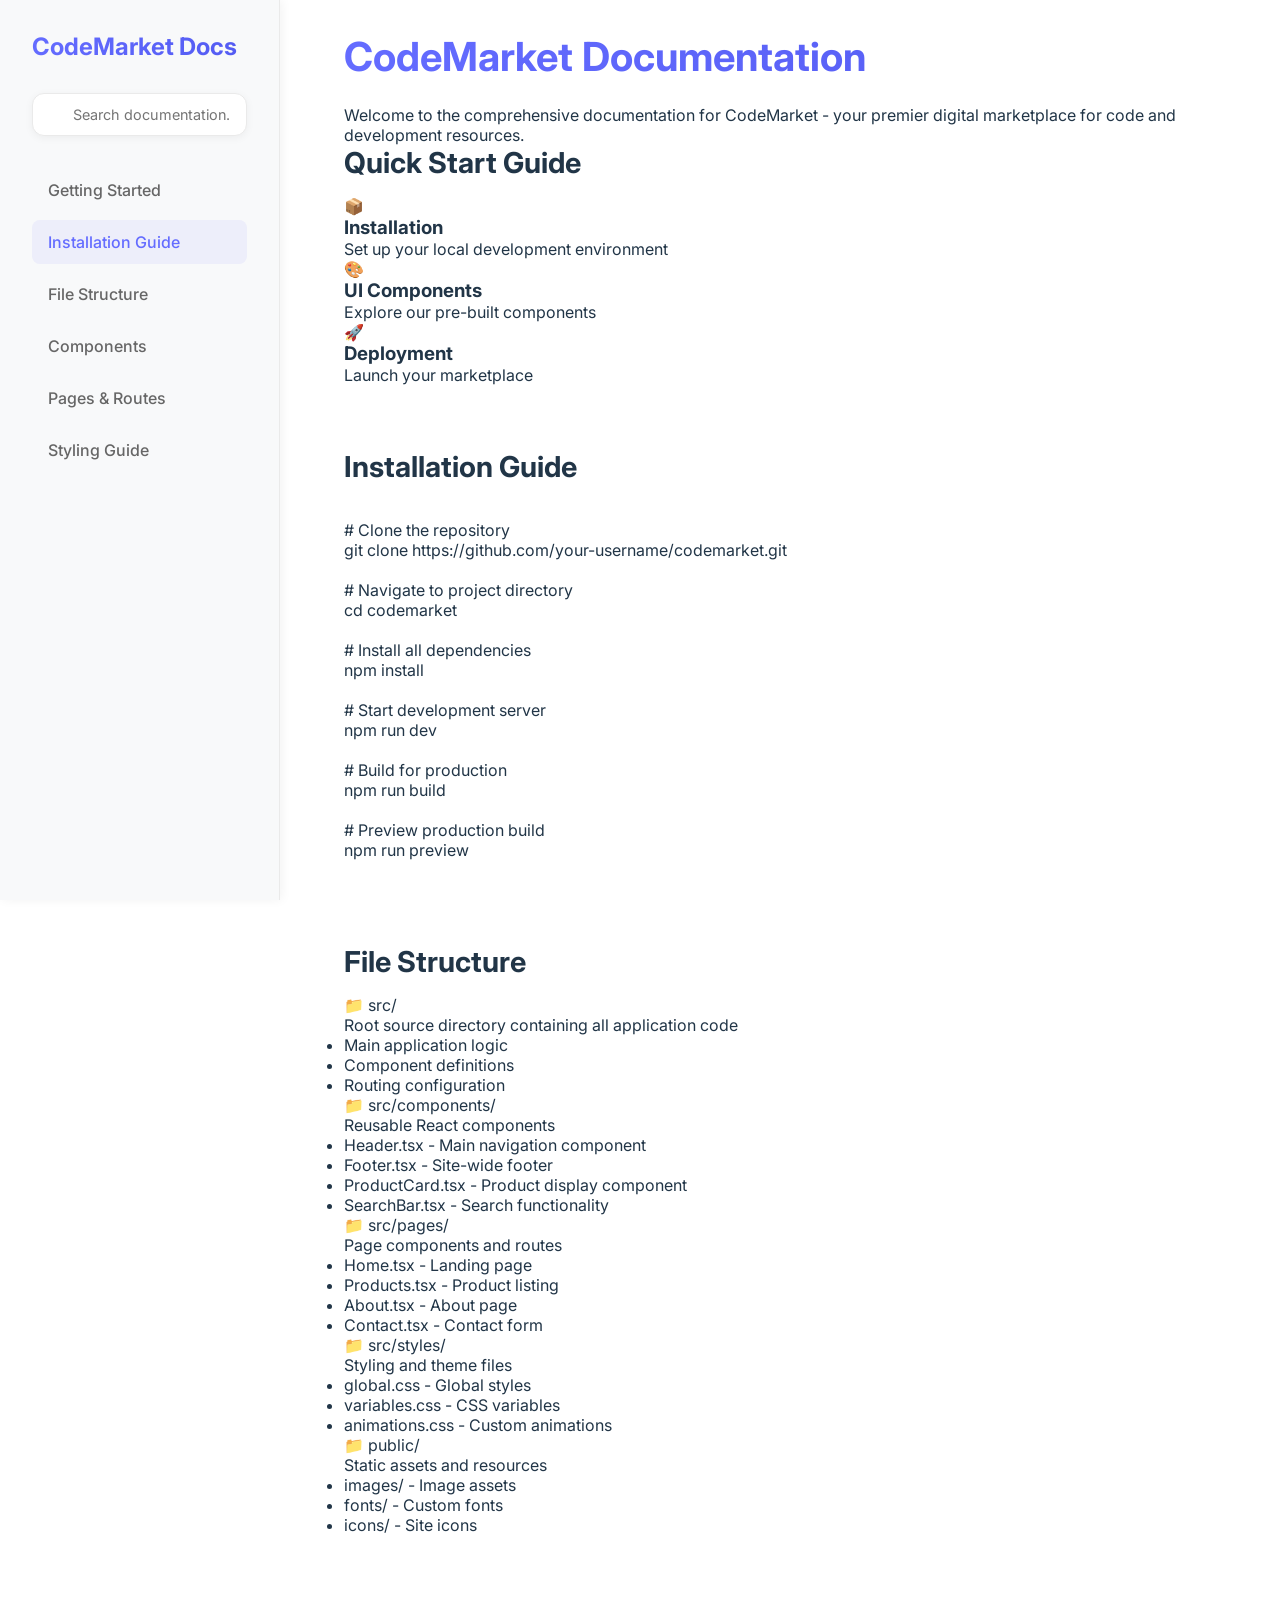
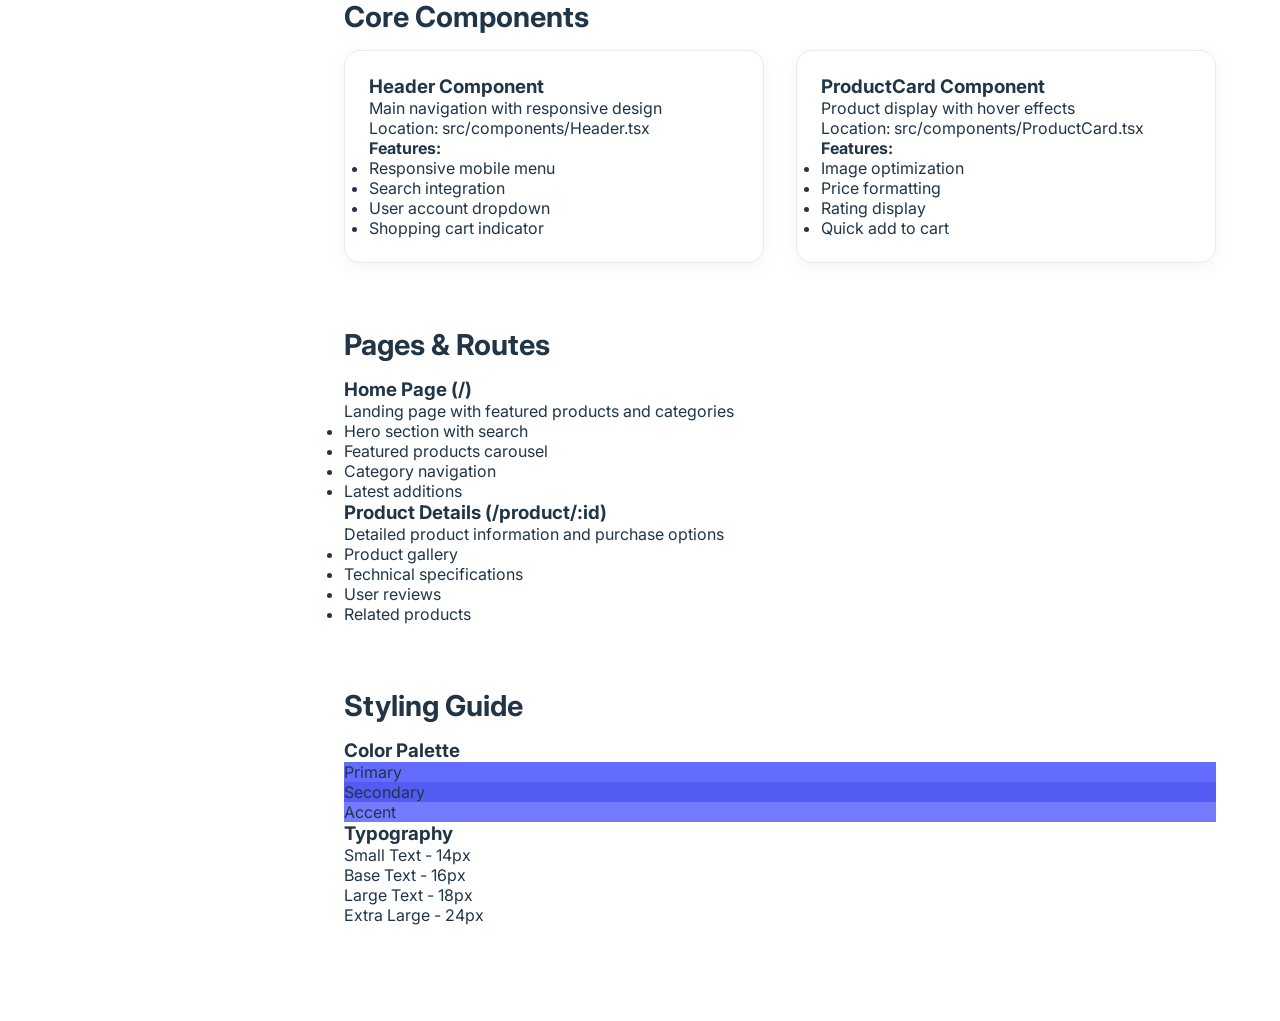
==== commit 7b129051: "Remove footer and redesign documentation Refactor the documentation layout and remove the footer." ====
--- a/public/docs/index.html
+++ b/public/docs/index.html
@@ -1,4 +1,3 @@
-
 <!DOCTYPE html>
 <html lang="en">
 <head>
@@ -21,8 +20,6 @@
             <li><a href="#components">Components</a></li>
             <li><a href="#pages">Pages & Routes</a></li>
             <li><a href="#styles">Styling Guide</a></li>
-            <li><a href="#deployment">Deployment</a></li>
-            <li><a href="#faq">FAQ</a></li>
         </ul>
     </nav>
 
@@ -235,41 +232,6 @@
         </section>
     </main>
 
-    <footer class="docs-footer">
-        <div class="footer-content">
-            <div class="footer-section">
-                <h3>About CodeMarket</h3>
-                <ul class="footer-links">
-                    <li><a href="#">About Us</a></li>
-                    <li><a href="#">Our Team</a></li>
-                    <li><a href="#">Careers</a></li>
-                    <li><a href="#">Press Kit</a></li>
-                </ul>
-            </div>
-            <div class="footer-section">
-                <h3>Resources</h3>
-                <ul class="footer-links">
-                    <li><a href="#">Documentation</a></li>
-                    <li><a href="#">API Reference</a></li>
-                    <li><a href="#">Community Forum</a></li>
-                    <li><a href="#">Developer Blog</a></li>
-                </ul>
-            </div>
-            <div class="footer-section">
-                <h3>Legal</h3>
-                <ul class="footer-links">
-                    <li><a href="#">Terms of Service</a></li>
-                    <li><a href="#">Privacy Policy</a></li>
-                    <li><a href="#">Cookie Policy</a></li>
-                    <li><a href="#">Licenses</a></li>
-                </ul>
-            </div>
-        </div>
-        <div class="footer-bottom">
-            <p>&copy; 2025 CodeMarket. All rights reserved.</p>
-        </div>
-    </footer>
-
     <script src="script.js"></script>
 </body>
 </html>
--- a/public/docs/style.css
+++ b/public/docs/style.css
@@ -10,6 +10,7 @@
     --sidebar-width: 280px;
 }
 
+/* Base Styles */
 * {
     margin: 0;
     padding: 0;
@@ -24,6 +25,7 @@
     color: var(--text-primary);
 }
 
+/* Modern Sidebar */
 .sidebar {
     width: var(--sidebar-width);
     background: #f8f9fa;
@@ -33,284 +35,132 @@
     border-right: 1px solid #eaeaea;
     transform: translateX(0);
     transition: transform 0.3s ease;
+    z-index: 1000;
+    box-shadow: 2px 0 10px rgba(0, 0, 0, 0.05);
 }
 
+/* Enhanced Logo */
 .logo {
     font-size: 1.5rem;
     font-weight: 700;
     margin-bottom: 2rem;
     color: var(--primary);
-    animation: fadeIn 0.5s ease-out;
+    position: relative;
+    animation: logoFloat 3s ease-in-out infinite;
+    background: linear-gradient(90deg, var(--primary), var(--secondary));
+    -webkit-background-clip: text;
+    -webkit-text-fill-color: transparent;
 }
 
+/* Modern Search Box */
 .search-box {
     margin-bottom: 2rem;
-    animation: slideIn 0.5s ease-out;
+    position: relative;
 }
 
 .search-box input {
     width: 100%;
-    padding: 0.75rem;
+    padding: 0.75rem 1rem 0.75rem 2.5rem;
     border: 1px solid #eaeaea;
-    border-radius: 6px;
+    border-radius: 12px;
     font-size: 0.9rem;
     transition: all 0.3s ease;
+    background: #fff;
+    box-shadow: 0 2px 8px rgba(0, 0, 0, 0.05);
 }
 
 .search-box input:focus {
     outline: none;
     border-color: var(--primary);
-    box-shadow: 0 0 0 2px rgba(100, 108, 255, 0.1);
+    box-shadow: 0 2px 12px rgba(100, 108, 255, 0.1);
 }
 
+/* Navigation Links */
 .nav-links {
     list-style: none;
 }
 
 .nav-links a {
     display: block;
-    padding: 0.75rem;
+    padding: 0.75rem 1rem;
     color: var(--text-secondary);
     text-decoration: none;
-    border-radius: 6px;
+    border-radius: 8px;
     margin-bottom: 0.5rem;
     transition: all 0.3s ease;
-    animation: slideInLeft 0.5s ease-out;
+    font-weight: 500;
 }
 
 .nav-links a:hover,
 .nav-links a.active {
-    background: #eef2ff;
     color: var(--primary);
-    transform: translateX(5px);
+    background: rgba(100, 108, 255, 0.08);
 }
 
+/* Main Content */
 .content {
     margin-left: var(--sidebar-width);
-    padding: 2rem;
-    width: calc(100% - var(--sidebar-width));
+    padding: 2rem 4rem;
+    max-width: 1200px;
+    width: 100%;
 }
 
+/* Section Styles */
 section {
     margin-bottom: 4rem;
-    opacity: 0;
-    animation: fadeIn 0.5s ease-out forwards;
+    animation: fadeIn 0.5s ease-out;
 }
 
-h1 {
+section h1 {
     font-size: 2.5rem;
     margin-bottom: 1.5rem;
-    color: var(--text-primary);
-    animation: slideInTop 0.5s ease-out;
+    background: linear-gradient(90deg, var(--primary), var(--secondary));
+    -webkit-background-clip: text;
+    -webkit-text-fill-color: transparent;
 }
 
-h2 {
+section h2 {
     font-size: 1.8rem;
-    margin-bottom: 1.5rem;
+    margin-bottom: 1rem;
     color: var(--text-primary);
-    position: relative;
-    padding-bottom: 0.5rem;
 }
 
-h2::after {
-    content: '';
-    position: absolute;
-    bottom: 0;
-    left: 0;
-    width: 60px;
-    height: 3px;
-    background: var(--primary);
-    animation: expandWidth 0.5s ease-out;
-}
-
-.cards {
-    display: grid;
-    grid-template-columns: repeat(auto-fit, minmax(250px, 1fr));
-    gap: 1.5rem;
-    margin-top: 1.5rem;
-}
-
-.card {
-    background: white;
-    padding: 1.5rem;
-    border-radius: 8px;
-    box-shadow: 0 2px 4px rgba(0,0,0,0.05);
-    transition: all 0.3s ease;
-    animation: scaleIn 0.5s ease-out;
-}
-
-.card:hover {
-    transform: translateY(-5px);
-    box-shadow: 0 4px 8px rgba(0,0,0,0.1);
-}
-
-.file-tree {
-    background: #f8f9fa;
-    padding: 1.5rem;
-    border-radius: 8px;
-    margin-bottom: 2rem;
-}
-
-.file-item {
-    opacity: 0;
-    transform: translateX(-20px);
-    animation: slideIn 0.5s ease-out forwards;
-    display: flex;
-    align-items: flex-start;
-    padding: 1rem;
-    margin: 0.5rem 0;
-    border-radius: 6px;
-    background: white;
-    transition: all 0.3s ease;
-}
-
-.file-item:hover {
-    background: #eef2ff;
-    transform: translateX(0) scale(1.02);
-}
-
-.file-description {
-    margin-left: 1rem;
-    font-size: 0.9rem;
-    color: var(--text-secondary);
-}
-
-.file-description ul {
-    margin-top: 0.5rem;
-    margin-left: 1.5rem;
-}
-
-.file-description li {
-    margin: 0.25rem 0;
-    color: var(--text-secondary);
-}
-
+/* Component Cards */
 .component-grid {
     display: grid;
     grid-template-columns: repeat(auto-fit, minmax(300px, 1fr));
     gap: 2rem;
-    margin-top: 2rem;
 }
 
 .component-card {
     background: white;
     padding: 1.5rem;
-    border-radius: 8px;
-    box-shadow: 0 2px 4px rgba(0,0,0,0.05);
+    border-radius: 16px;
+    box-shadow: 0 4px 20px rgba(0, 0, 0, 0.05);
     transition: all 0.3s ease;
+    border: 1px solid #eaeaea;
 }
 
 .component-card:hover {
     transform: translateY(-5px);
-    box-shadow: 0 4px 12px rgba(0,0,0,0.1);
+    box-shadow: 0 8px 30px rgba(0, 0, 0, 0.1);
 }
 
-.route-item {
-    background: white;
-    padding: 1.5rem;
-    border-radius: 8px;
-    margin-bottom: 1.5rem;
-    box-shadow: 0 2px 4px rgba(0,0,0,0.05);
-    animation: slideInRight 0.5s ease-out;
+/* Animations */
+@keyframes fadeIn {
+    from { opacity: 0; transform: translateY(20px); }
+    to { opacity: 1; transform: translateY(0); }
 }
 
-.style-guide {
-    background: white;
-    padding: 2rem;
-    border-radius: 8px;
-    box-shadow: 0 2px 4px rgba(0,0,0,0.05);
+@keyframes logoFloat {
+    0%, 100% { transform: translateY(0); }
+    50% { transform: translateY(-5px); }
 }
 
-.color-palette {
-    margin-bottom: 2rem;
-}
-
-.colors {
-    display: grid;
-    grid-template-columns: repeat(auto-fit, minmax(100px, 1fr));
-    gap: 1rem;
-    margin-top: 1rem;
-}
-
-.color-item {
-    padding: 2rem;
-    border-radius: 6px;
-    color: white;
-    text-align: center;
-    font-weight: 500;
-    text-shadow: 0 1px 2px rgba(0,0,0,0.1);
-    animation: fadeIn 0.5s ease-out;
-}
-
-@keyframes fadeIn {
-    from { opacity: 0; }
-    to { opacity: 1; }
-}
-
-@keyframes slideIn {
-    from {
-        opacity: 0;
-        transform: translateX(-20px);
-    }
-    to {
-        opacity: 1;
-        transform: translateX(0);
-    }
-}
-
-@keyframes slideInLeft {
-    from {
-        opacity: 0;
-        transform: translateX(-30px);
-    }
-    to {
-        opacity: 1;
-        transform: translateX(0);
-    }
-}
-
-@keyframes slideInRight {
-    from {
-        opacity: 0;
-        transform: translateX(30px);
-    }
-    to {
-        opacity: 1;
-        transform: translateX(0);
-    }
-}
-
-@keyframes slideInTop {
-    from {
-        opacity: 0;
-        transform: translateY(-30px);
-    }
-    to {
-        opacity: 1;
-        transform: translateY(0);
-    }
-}
-
-@keyframes scaleIn {
-    from {
-        opacity: 0;
-        transform: scale(0.9);
-    }
-    to {
-        opacity: 1;
-        transform: scale(1);
-    }
-}
-
-@keyframes expandWidth {
-    from { width: 0; }
-    to { width: 60px; }
-}
-
+/* Responsive Design */
 @media (max-width: 768px) {
     .sidebar {
         transform: translateX(-100%);
-        z-index: 1000;
     }
 
     .sidebar.active {
@@ -319,26 +169,7 @@
 
     .content {
         margin-left: 0;
-        width: 100%;
         padding: 1rem;
-    }
-
-    .menu-toggle {
-        display: block;
-        position: fixed;
-        top: 1rem;
-        left: 1rem;
-        z-index: 1001;
-        padding: 0.5rem;
-        background: var(--primary);
-        color: white;
-        border: none;
-        border-radius: 4px;
-        cursor: pointer;
-    }
-
-    .cards {
-        grid-template-columns: 1fr;
     }
 
     .component-grid {
